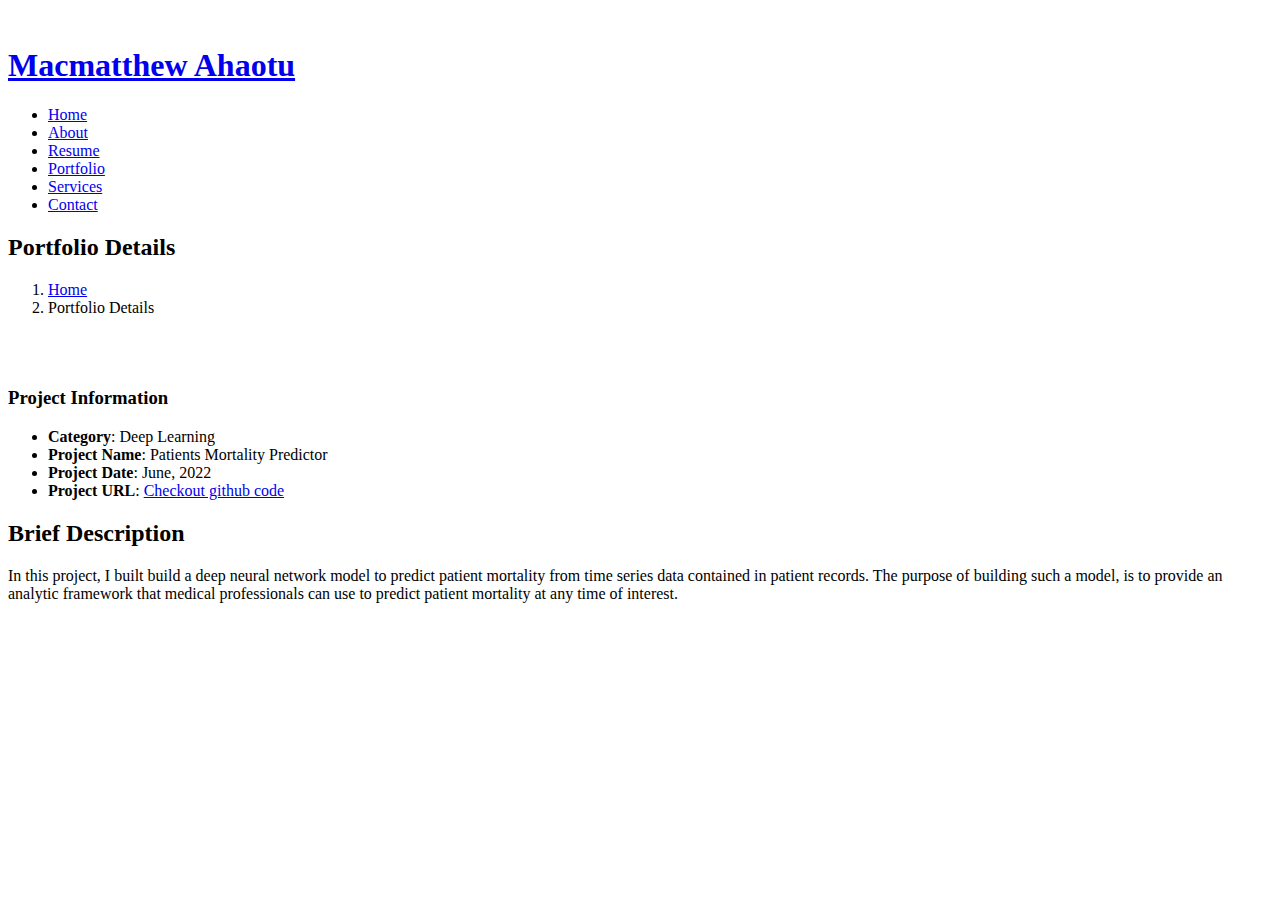
==== dl-details-2.html @ ec8e7585 "Add files via upload" ====
<!DOCTYPE html>
<html lang="en">

<head>
  <meta charset="utf-8">
  <meta content="width=device-width, initial-scale=1.0" name="viewport">

  <title>Portfolio Details</title>
  <meta content="" name="description">
  <meta content="" name="keywords">

  <!-- Favicons -->
  <link href="assets/img/favicon.png" rel="icon">
  <link href="assets/img/apple-touch-icon.png" rel="apple-touch-icon">

  <!-- Google Fonts -->
  <link href="https://fonts.googleapis.com/css?family=Open+Sans:300,300i,400,400i,600,600i,700,700i|Raleway:300,300i,400,400i,500,500i,600,600i,700,700i|Poppins:300,300i,400,400i,500,500i,600,600i,700,700i" rel="stylesheet">

  <!-- Vendor CSS Files -->
  <link href="assets/vendor/aos/aos.css" rel="stylesheet">
  <link href="assets/vendor/bootstrap/css/bootstrap.min.css" rel="stylesheet">
  <link href="assets/vendor/bootstrap-icons/bootstrap-icons.css" rel="stylesheet">
  <link href="assets/vendor/boxicons/css/boxicons.min.css" rel="stylesheet">
  <link href="assets/vendor/glightbox/css/glightbox.min.css" rel="stylesheet">
  <link href="assets/vendor/swiper/swiper-bundle.min.css" rel="stylesheet">

  <!-- Template Main CSS File -->
  <link href="assets/css/style.css" rel="stylesheet">

</head>

<body>

  <!-- ======= Mobile nav toggle button ======= -->
  <i class="bi bi-list mobile-nav-toggle d-xl-none"></i>

  <!-- ======= Header ======= -->
  <header id="header">
    <div class="d-flex flex-column">

      <div class="profile">
        <img src="assets/img/profile-img.jpg" alt="" class="img-fluid rounded-circle">
        <h1 class="text-light"><a href="index.html">Macmatthew Ahaotu</a></h1>
        <div class="social-links mt-3 text-center">
          <a href="https://www.linkedin.com/in/macmatthew/" class="linkedin"><i class="bx bxl-linkedin"></i></a>
          <a href="https://github.com/macchime" class="google-plus"><i class="bx bxl-github"></i></a>
          <a href="https://twitter.com/macson43/" class="twitter"><i class="bx bxl-twitter"></i></a>
        </div>
      </div>

      <nav id="navbar" class="nav-menu navbar">
        <ul>
          <li><a href="index.html" class="nav-link scrollto active"><i class="bx bx-home"></i> <span>Home</span></a></li>
          <li><a href="#about" class="nav-link scrollto"><i class="bx bx-user"></i> <span>About</span></a></li>
          <li><a href="#resume" class="nav-link scrollto"><i class="bx bx-file-blank"></i> <span>Resume</span></a></li>
          <li><a href="#portfolio" class="nav-link scrollto"><i class="bx bx-book-content"></i> <span>Portfolio</span></a></li>
          <li><a href="#services" class="nav-link scrollto"><i class="bx bx-server"></i> <span>Services</span></a></li>
          <li><a href="#contact" class="nav-link scrollto"><i class="bx bx-envelope"></i> <span>Contact</span></a></li>
        </ul>
      </nav><!-- .nav-menu -->
    </div>
  </header><!-- End Header -->

  <main id="main">

    <!-- ======= Breadcrumbs ======= -->
    <section id="breadcrumbs" class="breadcrumbs">
      <div class="container">

        <div class="d-flex justify-content-between align-items-center">
          <h2>Portfolio Details</h2>
          <ol>
            <li><a href="index.html">Home</a></li>
            <li>Portfolio Details</li>
          </ol>
        </div>

      </div>
    </section><!-- End Breadcrumbs -->

    <!-- ======= Portfolio Details Section ======= -->
    <section id="portfolio-details" class="portfolio-details">
      <div class="container">

        <div class="row gy-4">

          <div class="col-lg-8">
            <div class="portfolio-details-slider swiper">
              <div class="swiper-wrapper align-items-center">

                <div class="swiper-slide">
                  <img src="assets/img/portfolio/death-rate-measure.jpg" alt="">
                </div>

                <!-- <div class="swiper-slide">
                  <img src="assets/img/portfolio/mortal.jpg" alt="">
                </div> -->

                <div class="swiper-slide">
                  <img src="assets/img/portfolio/mortality_rate.png" alt="">
                </div>

              </div>
              <div class="swiper-pagination"></div>
            </div>
          </div>

          <div class="col-lg-4">
            <div class="portfolio-info">
              <h3>Project Information</h3>
              <ul>
                <li><strong>Category</strong>: Deep Learning</li>
                <li><strong>Project Name</strong>: Patients Mortality Predictor</li>
                <li><strong>Project Date</strong>: June, 2022</li>
                <li><strong>Project URL</strong>: <a href="https://github.com/SamyySwift/Patient-Mortality-Predictor">Checkout github code</a></li>
              </ul>
            </div>
            <div class="portfolio-description">
              <h2>Brief Description</h2>
              <p>
                In this project, I built build a deep neural network model to predict patient mortality from time series data contained in patient records.

                The purpose of building such a model, is to provide an analytic framework that medical professionals can use to predict patient mortality at any time of interest.
              </p>
            </div>
          </div>

        </div>

      </div>
    </section><!-- End Portfolio Details Section -->

  </main><!-- End #main -->
 

  <a href="#" class="back-to-top d-flex align-items-center justify-content-center"><i class="bi bi-arrow-up-short"></i></a>

  <!-- Vendor JS Files -->
  <script src="assets/vendor/purecounter/purecounter.js"></script>
  <script src="assets/vendor/aos/aos.js"></script>
  <script src="assets/vendor/bootstrap/js/bootstrap.bundle.min.js"></script>
  <script src="assets/vendor/glightbox/js/glightbox.min.js"></script>
  <script src="assets/vendor/isotope-layout/isotope.pkgd.min.js"></script>
  <script src="assets/vendor/swiper/swiper-bundle.min.js"></script>
  <script src="assets/vendor/typed.js/typed.min.js"></script>
  <script src="assets/vendor/waypoints/noframework.waypoints.js"></script>

  <!-- Template Main JS File -->
  <script src="assets/js/main.js"></script>

</body>

</html>
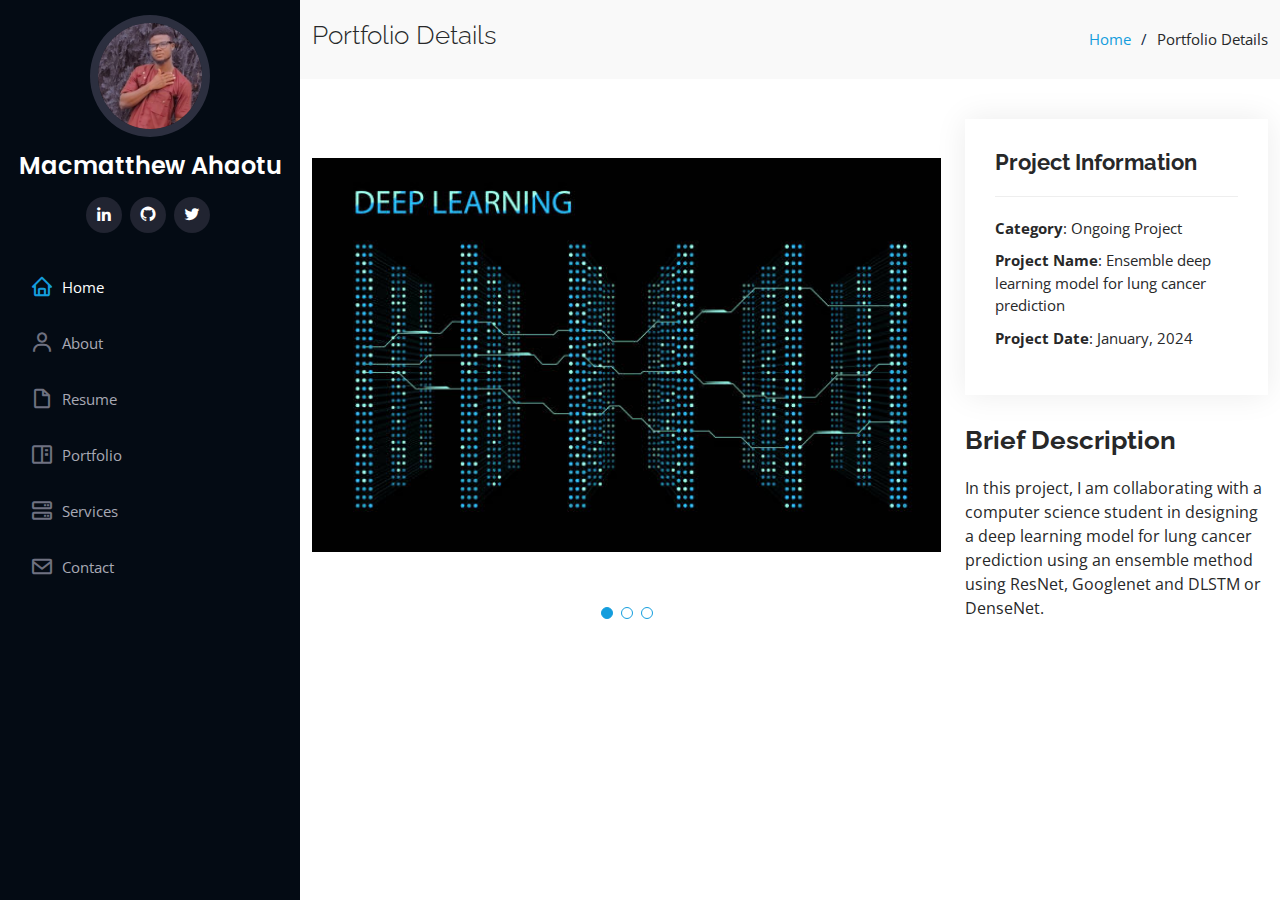
==== commit 9496a3c8: "update" ====
--- a/dl-details-2.html
+++ b/dl-details-2.html
@@ -89,15 +89,15 @@
               <div class="swiper-wrapper align-items-center">
 
                 <div class="swiper-slide">
-                  <img src="assets/img/portfolio/death-rate-measure.jpg" alt="">
+                  <img src="assets/img/portfolio/deep_learning.jpg" alt="">
                 </div>
 
-                <!-- <div class="swiper-slide">
-                  <img src="assets/img/portfolio/mortal.jpg" alt="">
-                </div> -->
+                <div class="swiper-slide">
+                  <img src="assets/img/portfolio/lung_Cancer.jpg" alt="">
+                </div>
 
                 <div class="swiper-slide">
-                  <img src="assets/img/portfolio/mortality_rate.png" alt="">
+                  <img src="assets/img/portfolio/cnn.jpg" alt="">
                 </div>
 
               </div>
@@ -109,18 +109,16 @@
             <div class="portfolio-info">
               <h3>Project Information</h3>
               <ul>
-                <li><strong>Category</strong>: Deep Learning</li>
-                <li><strong>Project Name</strong>: Patients Mortality Predictor</li>
-                <li><strong>Project Date</strong>: June, 2022</li>
-                <li><strong>Project URL</strong>: <a href="https://github.com/SamyySwift/Patient-Mortality-Predictor">Checkout github code</a></li>
+                <li><strong>Category</strong>: Ongoing Project</li>
+                <li><strong>Project Name</strong>:  Ensemble deep learning model for lung cancer prediction</li>
+                <li><strong>Project Date</strong>: January, 2024</li>
+
               </ul>
             </div>
             <div class="portfolio-description">
               <h2>Brief Description</h2>
               <p>
-                In this project, I built build a deep neural network model to predict patient mortality from time series data contained in patient records.
-
-                The purpose of building such a model, is to provide an analytic framework that medical professionals can use to predict patient mortality at any time of interest.
+                In this project,  I am collaborating with a computer science student in designing a deep learning model for lung cancer prediction using an ensemble method using ResNet, Googlenet and DLSTM or DenseNet.
               </p>
             </div>
           </div>
